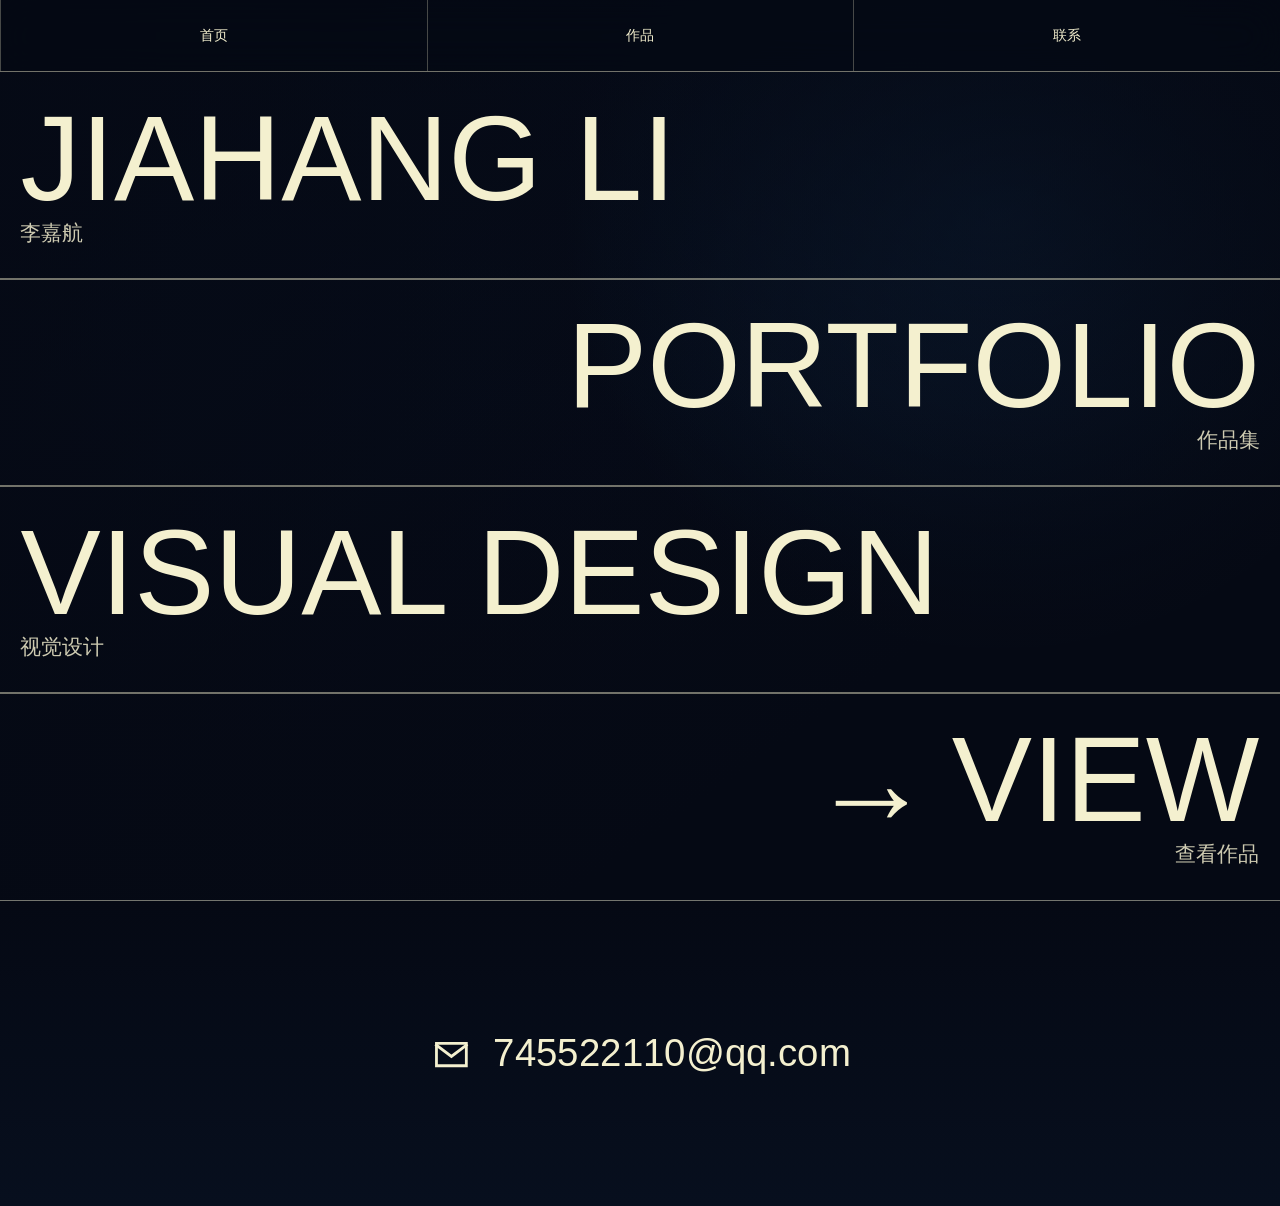
==== index.html @ 72a33723 "Initial portfolio website" ====
<!doctype html>
<html lang="zh-CN">
  <head>
    <meta charset="utf-8">
    <meta name="viewport" content="width=device-width, initial-scale=1">
    <title>李嘉航 | 视觉设计作品集</title>
    <meta
      name="description"
      content="李嘉航的视觉设计作品集，展示活动视觉、发布会视觉与展陈相关设计。"
    >
    <link rel="stylesheet" href="styles.css">
  </head>
  <body class="is-intro-running">
    <div class="intro-sequence" aria-hidden="true">
      <div class="intro-hello" aria-hidden="true">
        <span class="intro-hello-slice" style="--slice: 0">hello</span>
        <span class="intro-hello-slice" style="--slice: 1">hello</span>
        <span class="intro-hello-slice" style="--slice: 2">hello</span>
        <span class="intro-hello-slice" style="--slice: 3">hello</span>
        <span class="intro-hello-slice" style="--slice: 4">hello</span>
        <span class="intro-hello-slice" style="--slice: 5">hello</span>
        <span class="intro-hello-slice" style="--slice: 6">hello</span>
        <span class="intro-hello-slice" style="--slice: 7">hello</span>
      </div>
      <div class="intro-lines" aria-hidden="true">
        <span class="intro-line intro-line-one">
          <span class="intro-line-part intro-line-left"></span>
          <span class="intro-line-part intro-line-right"></span>
        </span>
        <span class="intro-line intro-line-two">
          <span class="intro-line-part intro-line-left"></span>
          <span class="intro-line-part intro-line-right"></span>
        </span>
        <span class="intro-line intro-line-three">
          <span class="intro-line-part intro-line-left"></span>
          <span class="intro-line-part intro-line-right"></span>
        </span>
      </div>
    </div>

    <header class="site-header" aria-label="主导航">
      <nav class="nav-links">
        <a href="#home">首页</a>
        <a href="portfolio.html">作品</a>
        <a href="#contact">联系</a>
      </nav>
    </header>

    <main>
      <section class="hero" id="home" aria-label="作品展示">
        <div class="hero-media" aria-hidden="true">
          <div class="hero-slide is-active slide-one"></div>
          <div class="hero-slide slide-two"></div>
          <div class="hero-slide slide-three"></div>
          <div class="hero-slide slide-four"></div>
          <div class="slide-shutter" aria-hidden="true">
            <span class="slide-shutter-blade" style="--i: 0"></span>
            <span class="slide-shutter-blade" style="--i: 1"></span>
            <span class="slide-shutter-blade" style="--i: 2"></span>
            <span class="slide-shutter-blade" style="--i: 3"></span>
          </div>
        </div>
        <div class="hero-shade" aria-hidden="true"></div>
        <div class="hero-grid" aria-hidden="true"></div>

        <div class="hero-copy">
          <p class="hero-word hero-word-name hero-word-left">
            <span class="hero-word-en">JIAHANG LI</span>
            <span class="hero-word-cn">李嘉航</span>
          </p>
          <p class="hero-word hero-word-portfolio hero-word-right">
            <span class="hero-word-en">PORTFOLIO</span>
            <span class="hero-word-cn">作品集</span>
          </p>
          <p class="hero-word hero-word-design hero-word-left">
            <span class="hero-word-en">VISUAL DESIGN</span>
            <span class="hero-word-cn">视觉设计</span>
          </p>
          <a class="hero-word hero-word-showcase hero-word-right" href="portfolio.html" aria-label="查看作品集 PDF">
            <span class="hero-word-arrow" aria-hidden="true">→</span>
            <span class="hero-word-stack">
              <span class="hero-word-en">VIEW</span>
              <span class="hero-word-cn">查看作品</span>
            </span>
          </a>
        </div>
      </section>

      <section class="contact" id="contact" aria-label="联系">
        <a class="contact-link" href="mailto:745522110@qq.com" aria-label="复制邮箱 745522110@qq.com">
          <svg class="contact-icon" viewBox="0 0 24 24" aria-hidden="true">
            <path d="M4 6h16v12H4z"></path>
            <path d="m4 7 8 6 8-6"></path>
          </svg>
          <span class="contact-text">745522110@qq.com</span>
          <span class="copy-toast" role="status" aria-live="polite">复制成功</span>
        </a>
      </section>
    </main>

    <script src="script.js"></script>
  </body>
</html>
---- styles.css ----
:root {
  --ink: #050914;
  --ink-2: #081123;
  --text: #f4f0cf;
  --line: rgba(244, 240, 207, 0.46);
  --line-soft: rgba(244, 240, 207, 0.28);
  --hover: #00a8ff;
  --nav-height: 72px;
  --hero-drift: 0px;
  --grid-line-width: 1.6px;
}

* {
  box-sizing: border-box;
}

html {
  overflow-y: scroll;
  scroll-behavior: smooth;
  background: var(--ink);
}

body {
  margin: 0;
  min-width: 320px;
  background: var(--ink);
  color: var(--text);
  font-family:
    "Inter",
    "Helvetica Neue",
    "PingFang SC",
    "Microsoft YaHei",
    Arial,
    sans-serif;
  letter-spacing: 0;
}

body.is-intro-running {
  overflow-x: hidden;
}

body.is-intro-complete {
  overflow-x: hidden;
}

a {
  color: inherit;
  text-decoration: none;
}

.intro-sequence {
  position: fixed;
  z-index: 60;
  inset: 0;
  overflow: hidden;
  color: #11100d;
  pointer-events: auto;
  animation: introDismiss 1ms step-end 4300ms forwards;
}

.intro-sequence::before {
  position: absolute;
  z-index: 0;
  inset: 0;
  background-color: var(--text);
  content: "";
  animation: introBackground 3380ms cubic-bezier(0.74, 0, 0.2, 1) forwards;
}

body.is-intro-complete .intro-sequence {
  opacity: 0;
  pointer-events: none;
  visibility: hidden;
}

.intro-hello {
  position: absolute;
  z-index: 1;
  top: 52%;
  left: 50%;
  width: min(38vw, 520px);
  height: clamp(44px, 7vw, 118px);
  transform: translate(-50%, -50%);
  font-size: clamp(32px, 5.8vw, 92px);
  font-weight: 520;
  line-height: 1;
  letter-spacing: 0;
}

.intro-hello-slice {
  position: absolute;
  inset: 0;
  display: grid;
  place-items: center;
  clip-path: inset(
    calc(var(--slice) * 12.5%) 0
    calc((7 - var(--slice)) * 12.5%) 0
  );
  opacity: 0;
  transform: translateY(18px) rotateX(72deg);
  transform-origin: 50% 100%;
  animation:
    introHelloIn 940ms cubic-bezier(0.18, 0.82, 0.22, 1) forwards,
    introHelloOut 780ms cubic-bezier(0.72, 0, 0.24, 1) 1500ms forwards;
  animation-delay:
    calc(110ms + var(--slice) * 34ms),
    calc(1500ms + (7 - var(--slice)) * 30ms);
  backface-visibility: hidden;
  will-change: transform, opacity;
}

.intro-lines {
  position: absolute;
  z-index: 2;
  inset: var(--nav-height) 0 0;
  opacity: 0;
  animation:
    introLinesFade 1ms linear 2040ms forwards,
    introLinesOut 260ms ease 3540ms forwards;
}

.intro-line {
  position: absolute;
  left: 0;
  width: 100%;
  height: var(--grid-line-width);
  color: var(--line);
}

.intro-line-one {
  top: calc(25% - (var(--grid-line-width) / 2));
  --line-delay: 2130ms;
  --line-duration: 980ms;
  --line-origin: 0 50%;
}

.intro-line-two {
  top: calc(50% - (var(--grid-line-width) / 2));
  --line-delay: 2280ms;
  --line-duration: 1120ms;
  --line-origin: 100% 50%;
}

.intro-line-three {
  top: calc(75% - (var(--grid-line-width) / 2));
  --line-delay: 2190ms;
  --line-duration: 1040ms;
  --line-origin: 0 50%;
}

.intro-line-part {
  position: absolute;
  top: 0;
  left: 0;
  width: 100%;
  height: 100%;
  background: currentColor;
  transform: scaleX(0);
  transform-origin: var(--line-origin);
  animation: introLineGrow var(--line-duration) cubic-bezier(0.22, 0.92, 0.16, 1) var(--line-delay) forwards;
}

.intro-line-right {
  display: none;
}

@keyframes introBackground {
  0%,
  38% {
    background-color: var(--text);
    opacity: 1;
  }

  65% {
    background-color: var(--ink);
    opacity: 1;
  }

  100% {
    background-color: var(--ink);
    opacity: 0;
  }
}

@keyframes introHelloIn {
  0% {
    opacity: 0;
    transform: translateY(18px) rotateX(72deg);
  }

  100% {
    opacity: 1;
    transform: translateY(0) rotateX(0deg);
  }
}

@keyframes introHelloOut {
  0% {
    opacity: 1;
    transform: translateY(0) rotateX(0deg);
  }

  100% {
    opacity: 0;
    transform: translateY(-18px) rotateX(-72deg);
  }
}

@keyframes introLinesFade {
  to {
    opacity: 1;
  }
}

@keyframes introLinesOut {
  to {
    opacity: 0;
  }
}

@keyframes introLineGrow {
  0% {
    transform: scaleX(0);
  }

  100% {
    transform: scaleX(1);
  }
}

@keyframes introDismiss {
  to {
    visibility: hidden;
    pointer-events: none;
  }
}

.site-header {
  position: fixed;
  z-index: 20;
  top: 0;
  left: 0;
  display: grid;
  width: 100%;
  height: var(--nav-height);
  grid-template-columns: 1fr;
  align-items: center;
  border-bottom: var(--grid-line-width) solid var(--line);
  background: rgba(5, 9, 20, 0.68);
  backdrop-filter: blur(18px);
}

body.is-intro-running .site-header {
  opacity: 0;
  transform: translateY(-10px);
  animation: navReveal 620ms cubic-bezier(0.2, 0.84, 0.18, 1) 3320ms forwards;
}

body.is-intro-complete .site-header {
  opacity: 1;
  transform: translateY(0);
}

@keyframes navReveal {
  from {
    opacity: 0;
    transform: translateY(-10px);
  }

  to {
    opacity: 1;
    transform: translateY(0);
  }
}

.nav-links a {
  display: inline-flex;
  height: 100%;
  align-items: center;
  color: var(--text);
  transition:
    color 180ms ease,
    background-color 180ms ease;
}

.nav-links {
  display: grid;
  height: 100%;
  grid-template-columns: repeat(3, 1fr);
}

.nav-links a {
  justify-content: center;
  border-left: var(--grid-line-width) solid var(--line-soft);
  font-size: clamp(14px, 0.95vw, 18px);
  font-weight: 500;
}

.nav-links a:hover,
.nav-links a:focus-visible {
  color: var(--hover);
  background: rgba(205, 232, 255, 0.08);
  outline: none;
}

.hero {
  position: relative;
  min-height: 100svh;
  overflow: hidden;
  background:
    radial-gradient(circle at 78% 24%, rgba(40, 113, 186, 0.28), transparent 36%),
    linear-gradient(145deg, var(--ink-2), var(--ink) 72%);
  isolation: isolate;
}

.hero-media,
.hero-slide,
.hero-shade,
.hero-grid,
.hero-copy,
.slide-shutter {
  position: absolute;
  inset: 0;
}

.hero-media {
  z-index: 0;
  overflow: hidden;
}

.hero-slide {
  background-position: center;
  background-size: cover;
  filter: saturate(0.9) contrast(1.03) brightness(0.92);
  opacity: 0;
  transform: scale(1.035);
  transition:
    opacity 1100ms ease,
    transform 6200ms ease;
}

.hero-slide.is-active {
  opacity: 1;
  transform: scale(1);
}

.slide-one {
  background-image: url("作品素材/1.png");
}

.slide-two {
  background-image: url("作品素材/2.png");
}

.slide-three {
  background-image: url("作品素材/3.png");
}

.slide-four {
  background-image: url("作品素材/4.png");
}

.hero-shade {
  z-index: 1;
  background:
    linear-gradient(90deg, rgba(5, 9, 20, 0.8), rgba(5, 9, 20, 0.32) 48%, rgba(5, 9, 20, 0.68)),
    linear-gradient(180deg, rgba(5, 9, 20, 0.74), rgba(5, 9, 20, 0.18) 44%, rgba(5, 9, 20, 0.78));
}

.hero-grid {
  z-index: 2;
  top: var(--nav-height);
  background:
    linear-gradient(to bottom, transparent calc(25% - (var(--grid-line-width) / 2)), var(--line) calc(25% - (var(--grid-line-width) / 2)), var(--line) calc(25% + (var(--grid-line-width) / 2)), transparent calc(25% + (var(--grid-line-width) / 2))),
    linear-gradient(to bottom, transparent calc(50% - (var(--grid-line-width) / 2)), var(--line) calc(50% - (var(--grid-line-width) / 2)), var(--line) calc(50% + (var(--grid-line-width) / 2)), transparent calc(50% + (var(--grid-line-width) / 2))),
    linear-gradient(to bottom, transparent calc(75% - (var(--grid-line-width) / 2)), var(--line) calc(75% - (var(--grid-line-width) / 2)), var(--line) calc(75% + (var(--grid-line-width) / 2)), transparent calc(75% + (var(--grid-line-width) / 2)));
  pointer-events: none;
}

body.is-intro-running .hero-grid {
  opacity: 0;
  animation: heroGridReveal 260ms ease 3540ms forwards;
}

.hero-copy {
  z-index: 3;
  top: var(--nav-height);
  display: grid;
  grid-template-columns: repeat(4, minmax(0, 1fr));
  grid-template-rows: repeat(4, minmax(0, 1fr));
  pointer-events: none;
}

.hero-word {
  display: flex;
  flex-direction: column;
  gap: clamp(8px, 1vw, 16px);
  margin: 0;
  color: var(--text);
  transform: translate3d(calc(var(--hero-drift) * var(--drift-dir, 0)), 0, 0);
  transition: transform 80ms linear;
  will-change: transform;
}

body.is-intro-running .hero-word {
  opacity: 0;
  transform: translate3d(calc(var(--hero-drift) * var(--drift-dir, 0)), 52px, 0);
  clip-path: inset(100% 0 0 0);
  transition: none;
  animation: heroWordReveal 920ms cubic-bezier(0.18, 0.78, 0.18, 1) both;
}

body.is-intro-running .hero-word-name {
  animation-delay: 2920ms;
}

body.is-intro-running .hero-word-portfolio {
  animation-delay: 3030ms;
}

body.is-intro-running .hero-word-design {
  animation-delay: 3120ms;
}

body.is-intro-running .hero-word-showcase {
  animation-delay: 3210ms;
}

body.is-intro-complete .hero-word {
  opacity: 1;
  clip-path: inset(0 0 0 0);
  transform: translate3d(calc(var(--hero-drift) * var(--drift-dir, 0)), 0, 0);
}

a.hero-word {
  pointer-events: auto;
}

a.hero-word:hover,
a.hero-word:focus-visible {
  color: var(--hover);
  outline: none;
}

.hero-word-en {
  display: block;
  font-size: clamp(48px, 9.4vw, 178px);
  font-weight: 540;
  line-height: 0.84;
  letter-spacing: 0;
  white-space: nowrap;
}

.hero-word-cn {
  display: block;
  color: rgba(244, 240, 207, 0.84);
  font-size: clamp(16px, 1.65vw, 32px);
  font-weight: 500;
  line-height: 1;
  white-space: nowrap;
}

.hero-word-left {
  --drift-dir: -1;
  align-items: flex-start;
}

.hero-word-right {
  --drift-dir: 1;
  align-items: flex-end;
  text-align: right;
}

.hero-word-name {
  grid-column: 1 / span 2;
  grid-row: 1;
  align-self: center;
  justify-self: start;
  padding-left: clamp(18px, 1.6vw, 32px);
}

.hero-word-portfolio {
  grid-column: 3 / span 2;
  grid-row: 2;
  align-self: center;
  justify-self: end;
  padding-right: clamp(18px, 1.6vw, 32px);
}

.hero-word-design {
  grid-column: 1 / span 3;
  grid-row: 3;
  align-self: center;
  justify-self: start;
  padding-left: clamp(18px, 1.6vw, 32px);
}

.hero-word-showcase {
  display: flex;
  flex-direction: row;
  align-items: center;
  gap: clamp(14px, 1.6vw, 28px);
  grid-column: 3 / span 2;
  grid-row: 4;
  align-self: center;
  justify-self: end;
  padding-right: clamp(18px, 1.6vw, 32px);
  cursor: pointer;
}

.hero-word-stack {
  display: flex;
  flex-direction: column;
  align-items: flex-end;
  gap: clamp(8px, 1vw, 16px);
}

.hero-word-arrow {
  display: inline-flex;
  align-items: center;
  justify-content: center;
  color: var(--text);
  font-size: clamp(48px, 9.4vw, 178px);
  font-weight: 540;
  line-height: 0.84;
  animation: arrowFloat 1900ms ease-in-out infinite;
}

@keyframes arrowFloat {
  0%,
  100% {
    transform: translateY(0);
  }

  50% {
    transform: translateY(-5px);
  }
}

@keyframes heroGridReveal {
  from {
    opacity: 0;
  }

  to {
    opacity: 1;
  }
}

@keyframes heroWordReveal {
  from {
    opacity: 0;
    transform: translate3d(calc(var(--hero-drift) * var(--drift-dir, 0)), 52px, 0);
    clip-path: inset(100% 0 0 0);
  }

  42% {
    opacity: 0.72;
  }

  to {
    opacity: 1;
    transform: translate3d(calc(var(--hero-drift) * var(--drift-dir, 0)), 0, 0);
    clip-path: inset(0 0 0 0);
  }
}

.slide-shutter {
  z-index: 3;
  top: var(--nav-height);
  display: flex;
  flex-direction: column;
  pointer-events: none;
}

.slide-shutter-blade {
  display: block;
  flex: 1 1 0;
  min-height: 0;
  border-bottom: var(--grid-line-width) solid rgba(244, 240, 207, 0.1);
  background:
    linear-gradient(180deg, rgba(7, 14, 29, 0.98), rgba(0, 0, 0, 0.98)),
    #01030a;
  box-shadow:
    inset 0 1px 0 rgba(244, 240, 207, 0.04),
    inset 0 -10px 24px rgba(0, 0, 0, 0.32);
  opacity: 0;
  transform: scaleY(0);
  transform-origin: 50% 100%;
  will-change: transform, opacity;
}

.hero-media.is-switching .slide-shutter-blade {
  animation: slideShutterBlade var(--shutter-duration, 2200ms) both;
  animation-delay: var(--shutter-delay, calc((3 - var(--i)) * 86ms));
  animation-timing-function: cubic-bezier(0.62, 0, 0.15, 1);
}

.slide-shutter-blade:nth-child(1) {
  --shutter-delay: 258ms;
  --shutter-duration: 2320ms;
}

.slide-shutter-blade:nth-child(2) {
  --shutter-delay: 156ms;
  --shutter-duration: 2180ms;
}

.slide-shutter-blade:nth-child(3) {
  --shutter-delay: 78ms;
  --shutter-duration: 2260ms;
}

.slide-shutter-blade:nth-child(4) {
  --shutter-delay: 0ms;
  --shutter-duration: 2040ms;
}

@keyframes slideShutterBlade {
  0% {
    opacity: 0;
    transform: scaleY(0);
    transform-origin: 50% 100%;
  }

  34%,
  58% {
    opacity: 1;
    transform: scaleY(1);
    transform-origin: 50% 100%;
  }

  59% {
    opacity: 1;
    transform: scaleY(1);
    transform-origin: 50% 0;
  }

  100% {
    opacity: 0;
    transform: scaleY(0);
    transform-origin: 50% 0;
  }
}

.contact {
  display: grid;
  min-height: 34svh;
  place-items: center;
  border-top: var(--grid-line-width) solid var(--line);
  background:
    linear-gradient(180deg, #050914, #070f1e),
    var(--ink);
}

.contact-link {
  position: relative;
  display: inline-flex;
  max-width: calc(100vw - 36px);
  align-items: center;
  gap: clamp(14px, 1.5vw, 24px);
  justify-content: center;
  overflow-wrap: anywhere;
  color: var(--text);
  font-size: clamp(22px, 3vw, 48px);
  font-weight: 500;
  line-height: 1;
  cursor: pointer;
  transition: color 180ms ease;
}

.contact-link:hover,
.contact-link:focus-visible {
  color: var(--hover);
  outline: none;
}

.contact-icon {
  width: clamp(30px, 3.5vw, 58px);
  height: clamp(30px, 3.5vw, 58px);
  flex: 0 0 auto;
  fill: none;
  stroke: currentColor;
  stroke-linecap: square;
  stroke-linejoin: miter;
  stroke-width: 1.5;
  transform: translateY(0.03em);
  transition:
    color 180ms ease,
    transform 180ms ease;
}

.contact-link:hover .contact-icon,
.contact-link:focus-visible .contact-icon {
  transform: translateY(calc(0.03em - 2px));
}

.contact-text {
  display: inline-flex;
  align-items: center;
  min-height: 1.25em;
  color: currentColor;
  line-height: 1;
  white-space: nowrap;
}

.contact-char {
  display: inline-block;
  color: currentColor;
  transform: translateY(var(--char-y, 0)) scale(var(--char-scale, 1));
  transform-origin: 50% 100%;
  transition:
    color 160ms ease,
    transform 180ms cubic-bezier(0.2, 0.9, 0.2, 1);
  will-change: transform;
}

.copy-toast {
  position: absolute;
  left: 50%;
  bottom: calc(100% + 16px);
  padding: 7px 11px;
  border: var(--grid-line-width) solid rgba(0, 168, 255, 0.7);
  background: rgba(3, 8, 20, 0.86);
  color: var(--hover);
  font-size: 14px;
  font-weight: 500;
  line-height: 1;
  opacity: 0;
  pointer-events: none;
  transform: translate(-50%, 6px);
  transition:
    opacity 180ms ease,
    transform 180ms ease;
  white-space: nowrap;
}

.contact-link.is-copied .copy-toast {
  opacity: 1;
  transform: translate(-50%, 0);
}

.portfolio-page {
  min-height: 100svh;
  overflow: hidden;
  background: var(--ink);
}

.pdf-shell {
  width: 100vw;
  height: 100svh;
  background: var(--ink);
}

.pdf-viewer {
  display: block;
  width: 100%;
  height: 100%;
  border: 0;
  background: var(--ink);
}

.portfolio-back {
  position: fixed;
  z-index: 10;
  top: 18px;
  left: 18px;
  display: inline-flex;
  align-items: center;
  justify-content: center;
  min-height: 38px;
  padding: 0 14px;
  border: var(--grid-line-width) solid var(--line-soft);
  background: rgba(5, 9, 20, 0.72);
  color: var(--text);
  font-size: 14px;
  font-weight: 500;
  backdrop-filter: blur(14px);
  transition:
    color 180ms ease,
    border-color 180ms ease,
    background-color 180ms ease;
}

.portfolio-back:hover,
.portfolio-back:focus-visible {
  border-color: rgba(0, 168, 255, 0.72);
  background: rgba(5, 9, 20, 0.9);
  color: var(--hover);
  outline: none;
}

.pdf-fallback {
  margin: 0;
  padding: 96px 24px;
  color: var(--text);
  font-size: 18px;
  text-align: center;
}

@media (max-width: 820px) {
  :root {
    --nav-height: 60px;
  }

  .site-header {
    grid-template-columns: 1fr;
    height: var(--nav-height);
  }

  .nav-links {
    height: 100%;
  }

  .nav-links a {
    font-size: 14px;
  }

  .hero-grid {
    background:
      linear-gradient(to bottom, transparent calc(25% - (var(--grid-line-width) / 2)), var(--line) calc(25% - (var(--grid-line-width) / 2)), var(--line) calc(25% + (var(--grid-line-width) / 2)), transparent calc(25% + (var(--grid-line-width) / 2))),
      linear-gradient(to bottom, transparent calc(50% - (var(--grid-line-width) / 2)), var(--line) calc(50% - (var(--grid-line-width) / 2)), var(--line) calc(50% + (var(--grid-line-width) / 2)), transparent calc(50% + (var(--grid-line-width) / 2))),
      linear-gradient(to bottom, transparent calc(75% - (var(--grid-line-width) / 2)), var(--line) calc(75% - (var(--grid-line-width) / 2)), var(--line) calc(75% + (var(--grid-line-width) / 2)), transparent calc(75% + (var(--grid-line-width) / 2)));
  }

  .hero-slide {
    background-position: center;
  }

  .hero-word {
    gap: 8px;
  }

  .hero-word-en {
    font-size: clamp(42px, 13.2vw, 72px);
    line-height: 0.9;
    white-space: nowrap;
  }

  .hero-word-cn {
    font-size: clamp(14px, 4.2vw, 20px);
  }

  .hero-word-name {
    grid-column: 1 / -1;
    padding-left: 18px;
  }

  .hero-word-portfolio {
    padding-right: 18px;
  }

  .hero-word-design {
    padding-left: 18px;
    max-width: calc(100vw - 36px);
  }

  .hero-word-showcase {
    gap: 10px;
    max-width: calc(100vw - 54px);
    padding-right: 18px;
    justify-self: end;
    text-align: right;
  }

  .hero-word-stack {
    gap: 8px;
    max-width: 100%;
  }

  .hero-word-arrow {
    font-size: clamp(22px, 6vw, 36px);
  }
}

@media (max-width: 440px) {
  .hero-word-en {
    font-size: clamp(36px, 12vw, 52px);
  }

  .hero-word-name .hero-word-en {
    font-size: clamp(30px, 10.4vw, 44px);
  }

  .hero-word-cn {
    font-size: 14px;
  }

  .hero-word-showcase {
    gap: 8px;
    max-width: calc(100vw - 40px);
    padding-right: 14px;
  }

  .hero-word-arrow {
    font-size: 24px;
  }

  .contact {
    min-height: 28svh;
    padding: 48px 18px;
  }

  .contact-link {
    gap: 12px;
    font-size: clamp(20px, 6vw, 30px);
  }

  .contact-icon {
    width: 28px;
    height: 28px;
  }
}

@media (prefers-reduced-motion: reduce) {
  html {
    scroll-behavior: auto;
  }

  *,
  *::before,
  *::after {
    transition-duration: 0.001ms !important;
    animation-duration: 0.001ms !important;
    animation-iteration-count: 1 !important;
  }

  .slide-shutter {
    display: none;
  }

  .hero-word-arrow {
    animation: none;
  }

  .contact-char,
  .contact-icon {
    transform: none !important;
  }
}
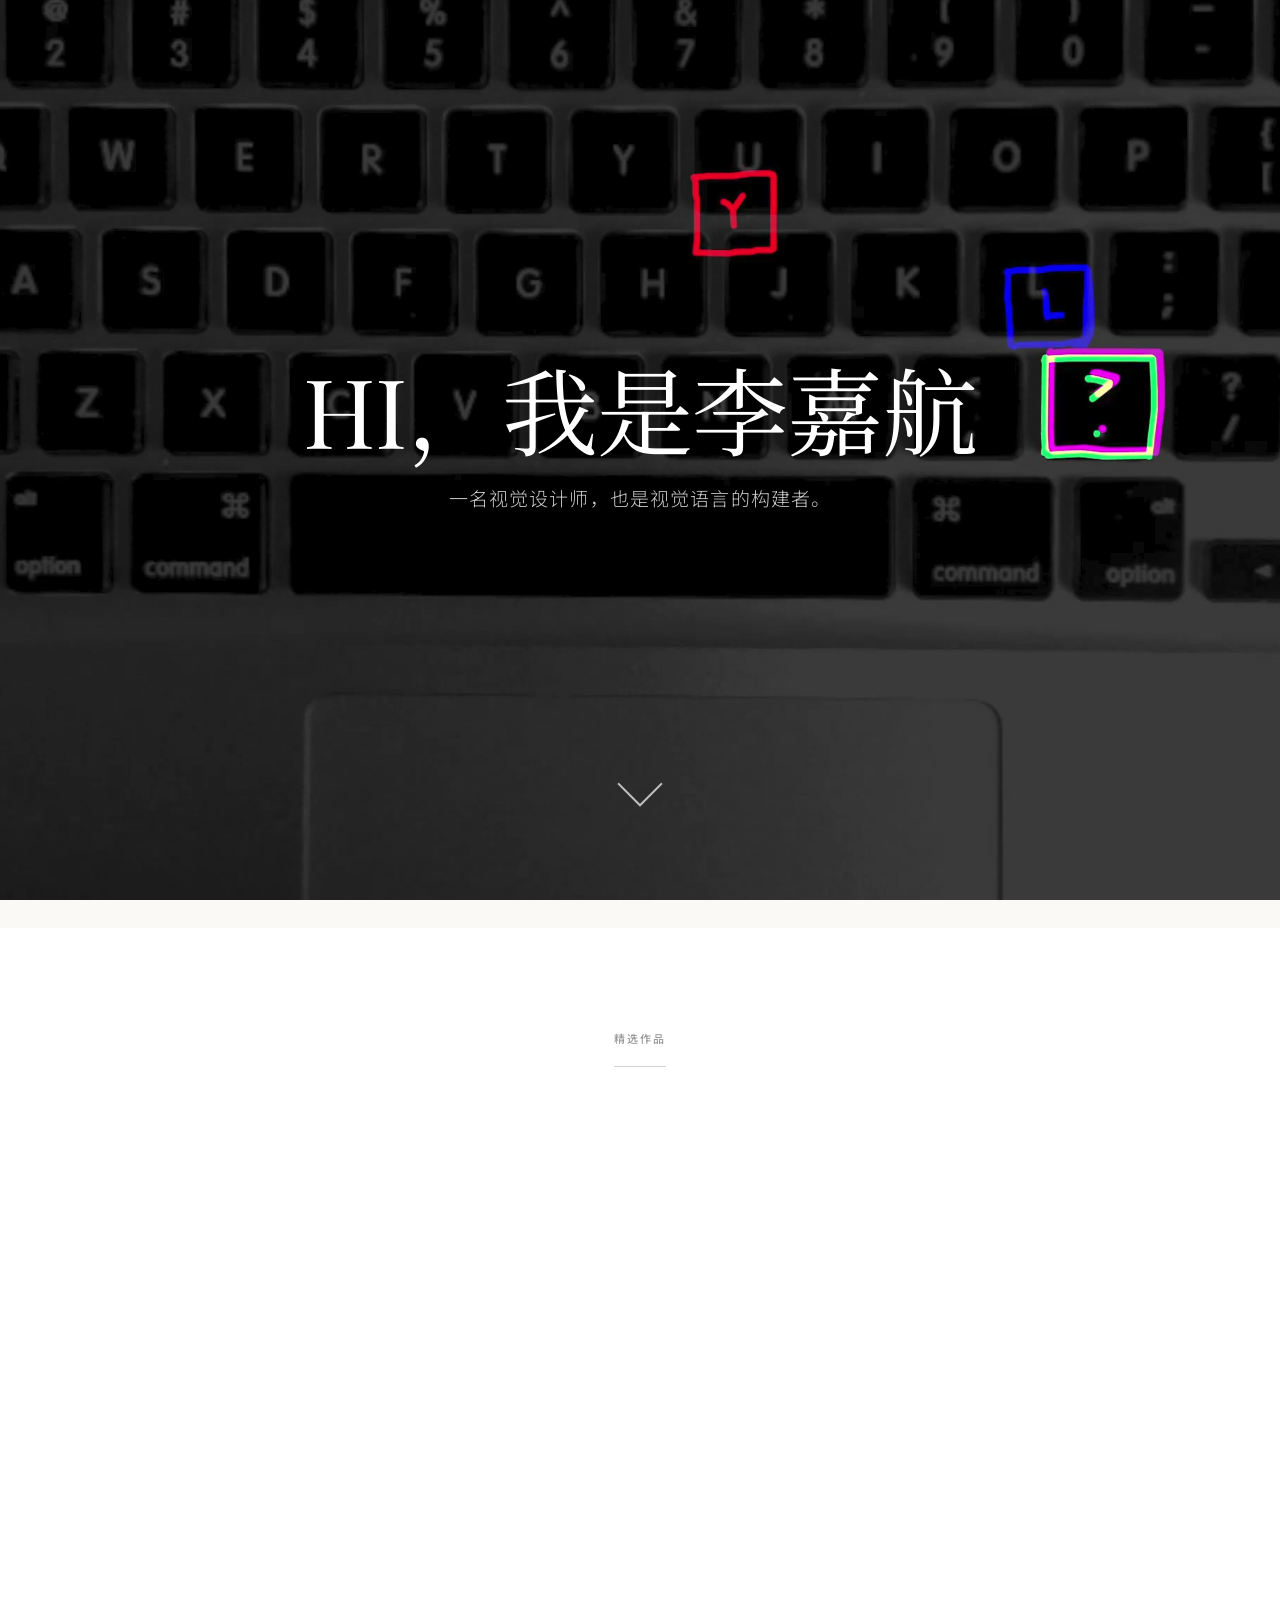
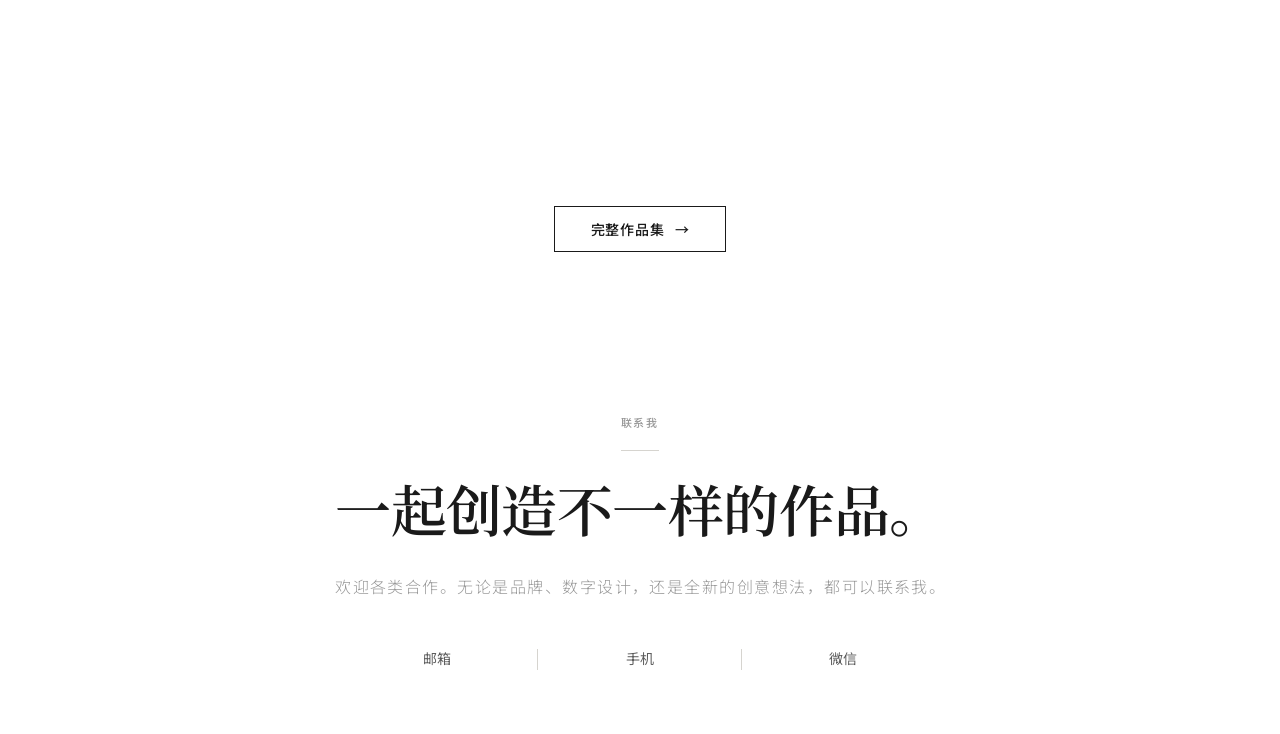
==== commit fd185ef2: "fix: 修复微信浏览器背景视频无法播放的问题 - 添加 X5 浏览器属性 (x5-video-player-type, x5-video-player-fullscreen 等) - 添加 webk" ====
--- a/index.html
+++ b/index.html
@@ -1,103 +1,1505 @@
-<!doctype html>
+<!DOCTYPE html>
 <html lang="zh-CN">
-  <head>
-    <meta charset="utf-8">
-    <meta name="viewport" content="width=device-width, initial-scale=1">
-    <title>李嘉航 | 视觉设计作品集</title>
-    <meta
-      name="description"
-      content="李嘉航的视觉设计作品集，展示活动视觉、发布会视觉与展陈相关设计。"
-    >
-    <link rel="stylesheet" href="styles.css">
-  </head>
-  <body class="is-intro-running">
-    <div class="intro-sequence" aria-hidden="true">
-      <div class="intro-hello" aria-hidden="true">
-        <span class="intro-hello-slice" style="--slice: 0">hello</span>
-        <span class="intro-hello-slice" style="--slice: 1">hello</span>
-        <span class="intro-hello-slice" style="--slice: 2">hello</span>
-        <span class="intro-hello-slice" style="--slice: 3">hello</span>
-        <span class="intro-hello-slice" style="--slice: 4">hello</span>
-        <span class="intro-hello-slice" style="--slice: 5">hello</span>
-        <span class="intro-hello-slice" style="--slice: 6">hello</span>
-        <span class="intro-hello-slice" style="--slice: 7">hello</span>
+<head>
+<meta charset="UTF-8">
+<meta name="viewport" content="width=device-width, initial-scale=1.0">
+<title>李嘉航 — 视觉设计作品集</title>
+<link rel="preconnect" href="https://fonts.googleapis.com">
+<link rel="preconnect" href="https://fonts.gstatic.com" crossorigin>
+<link href="https://fonts.googleapis.com/css2?family=Noto+Sans+SC:wght@300;400;500;600;700&family=Noto+Serif+SC:wght@400;500;600;700;900&family=Sora:wght@300;400;500;600;700&family=DM+Sans:wght@300;400;500&family=Playfair+Display:ital,wght@0,400;0,500;0,600;0,700;0,800;0,900;1,400;1,500&display=swap" rel="stylesheet">
+<style>
+  :root {
+    --bg-deep: #faf9f6;
+    --bg-surface: #f3f1ec;
+    --bg-card: #ffffff;
+    --ink: #1a1a1a;
+    --ink-dim: #5c5c5c;
+    --muted: #999999;
+    --accent: #c41e3a;
+    --accent-glow: rgba(196, 30, 58, 0.08);
+    --rule: #d6d4cf;
+    --space-xs: 4px;
+    --space-sm: 8px;
+    --space-md: 16px;
+    --space-lg: 24px;
+    --space-xl: 32px;
+    --space-2xl: 48px;
+    --space-3xl: 64px;
+    --space-4xl: 96px;
+    --space-5xl: 120px;
+  }
+
+  * { margin: 0; padding: 0; box-sizing: border-box; }
+
+  html { scroll-behavior: smooth; scrollbar-width: thin; scrollbar-color: #c4c0b8 #faf9f6; }
+
+  body {
+    font-family: 'DM Sans', 'Noto Sans SC', -apple-system, sans-serif;
+    background: var(--bg-deep);
+    color: var(--ink);
+    font-weight: 300;
+    line-height: 1.8;
+    -webkit-font-smoothing: antialiased;
+  }
+
+  /* ── Home / Video Hero ── */
+  #home {
+    position: sticky;
+    top: 0;
+    height: 100vh;
+    display: flex;
+    align-items: center;
+    justify-content: center;
+    overflow: hidden;
+    padding-bottom: 0;
+    z-index: 1;
+    background: #e8e6e1;
+  }
+
+  .hero-video {
+    position: absolute;
+    top: -12vh;
+    left: 0;
+    right: 0;
+    width: 100%;
+    height: calc(100% + 12vh);
+    object-fit: cover;
+    object-position: 50% 38%;
+    z-index: 0;
+    will-change: transform;
+  }
+
+
+  .hero-fallback {
+    position: absolute;
+    inset: 0;
+    background: #e8e6e1;
+    z-index: -1;
+  }
+
+  .hero-fallback::before {
+    content: '';
+    position: absolute;
+    inset: 0;
+    background: transparent;
+  }
+
+  @keyframes heroPulse {
+    0% { opacity: 0.6; }
+    100% { opacity: 1; }
+  }
+
+  .hero-content {
+    position: relative;
+    z-index: 3;
+    text-align: center;
+    max-width: 800px;
+    padding: 0 var(--space-xl) var(--space-lg);
+    transform: translateY(0);
+  }
+
+  .hero-title {
+    font-family: 'Playfair Display', 'Noto Serif SC', serif;
+    font-size: clamp(48px, 8vw, 96px);
+    font-weight: 700;
+    letter-spacing: -0.01em;
+    line-height: 1.05;
+    color: #ffffff;
+    margin-bottom: var(--space-lg);
+    min-height: 1.05em;
+  }
+
+  .hero-title .char {
+    display: inline-block;
+    opacity: 0;
+    transition: font-weight 0.08s ease-out;
+  }
+
+  .hero-sub {
+    font-size: clamp(15px, 1.8vw, 19px);
+    font-weight: 300;
+    color: rgba(255, 255, 255, 0.8);
+    letter-spacing: 0.06em;
+    line-height: 1.7;
+  }
+
+  .sub-cursor {
+    display: inline-block;
+    color: var(--accent);
+    font-weight: 100;
+    font-size: 0.75em;
+    margin-left: 2px;
+    opacity: 1;
+  }
+
+  .hero-scroll-hint {
+    position: absolute;
+    bottom: 100px;
+    left: 50%;
+    z-index: 3;
+    width: 32px;
+    height: 32px;
+    border-right: 2px solid rgba(255, 255, 255, 0.7);
+    border-bottom: 2px solid rgba(255, 255, 255, 0.7);
+    transform: translateX(-50%) rotate(45deg);
+    animation: arrowBounce 2s ease-in-out infinite;
+  }
+
+  @keyframes arrowBounce {
+    0%, 100% { opacity: 0.4; bottom: 100px; }
+    50% { opacity: 0.9; bottom: 90px; }
+  }
+
+  @keyframes fadeUp {
+    from { opacity: 0; transform: translateY(30px); }
+    to { opacity: 1; transform: translateY(0); }
+  }
+
+  /* ── Works Section ── */
+  #works {
+    position: relative;
+    z-index: 2;
+    padding: var(--space-4xl) var(--space-2xl) var(--space-3xl);
+    background: #ffffff;
+    text-align: center;
+  }
+
+  .section-label {
+    font-family: 'Sora', 'Noto Sans SC', sans-serif;
+    font-size: 11px;
+    font-weight: 500;
+    letter-spacing: 0.18em;
+    text-transform: uppercase;
+    color: var(--muted);
+    margin-bottom: var(--space-lg);
+    padding-bottom: var(--space-md);
+    border-bottom: 1px solid var(--rule);
+    display: inline-block;
+  }
+
+  .works-grid {
+    display: grid;
+    grid-template-columns: repeat(4, minmax(0, 1fr));
+    gap: var(--space-lg);
+    align-items: stretch;
+    text-align: left;
+  }
+
+  .work-card {
+    aspect-ratio: 4 / 3;
+    cursor: pointer;
+    position: relative;
+    min-height: 100%;
+    border: 1px solid rgba(0, 0, 0, 0.06);
+    border-radius: 0;
+    background: #ffffff;
+    overflow: hidden;
+    opacity: 0;
+    transform: translateY(40px);
+    transition: border-color 0.4s ease;
+    will-change: opacity, transform;
+  }
+
+  .work-card:hover {
+    border-color: rgba(0, 0, 0, 0.2);
+  }
+
+  .work-card.revealed {
+    opacity: 1;
+    transform: translateY(0);
+  }
+
+  .work-card:nth-child(1) { grid-column: 1 / 2; grid-row: 1 / 2; }
+  .work-card:nth-child(2) { grid-column: 2 / 3; grid-row: 1 / 2; }
+  .work-card:nth-child(3) { grid-column: 3 / 5; grid-row: 1 / 3; }
+  .work-card:nth-child(4) { grid-column: 1 / 3; grid-row: 2 / 4; }
+  .work-card:nth-child(5) { grid-column: 3 / 4; grid-row: 3 / 4; }
+  .work-card:nth-child(6) { grid-column: 4 / 5; grid-row: 3 / 4; }
+
+  .work-card-image {
+    position: absolute;
+    inset: 0;
+    width: 100%;
+    height: 100%;
+    background: var(--bg-card);
+    overflow: hidden;
+    line-height: 0;
+    border-radius: 0;
+  }
+
+  .work-card-image img {
+    width: 100%;
+    height: 100%;
+    object-fit: cover;
+    display: block;
+    transition: transform 1.2s cubic-bezier(0.25, 0, 0.1, 1);
+  }
+
+  .work-card:hover .work-card-image img {
+    transform: scale(1.04);
+  }
+
+  .work-card-image::after {
+    content: '';
+    position: absolute;
+    inset: 0;
+    background: linear-gradient(to top, rgba(0,0,0,0.52) 0%, transparent 42%);
+    pointer-events: none;
+  }
+
+  .work-card-title {
+    position: absolute;
+    left: 0;
+    bottom: 20px;
+    right: 0;
+    z-index: 2;
+    font-family: 'Sora', 'Noto Sans SC', sans-serif;
+    font-size: 15px;
+    font-weight: 500;
+    color: #ffffff;
+    margin: 0;
+    padding: 48px 20px 6px;
+    white-space: nowrap;
+    overflow: hidden;
+    text-overflow: ellipsis;
+    transition: color 0.3s ease, bottom 0.3s ease;
+    text-shadow: 0 1px 6px rgba(0, 0, 0, 0.6);
+  }
+
+  .work-card:hover .work-card-title {
+    bottom: 26px;
+  }
+
+  .work-card-category {
+    position: absolute;
+    left: 20px;
+    bottom: 12px;
+    z-index: 2;
+    font-size: 10px;
+    font-weight: 400;
+    letter-spacing: 0.10em;
+    text-transform: uppercase;
+    color: rgba(255, 255, 255, 0.7);
+    white-space: nowrap;
+    overflow: hidden;
+    text-overflow: ellipsis;
+    text-shadow: 0 1px 4px rgba(0, 0, 0, 0.5);
+    transition: bottom 0.3s ease;
+  }
+
+  .work-card:hover .work-card-category {
+    bottom: 12px;
+  }
+
+  /* ── Contact Section ── */
+  #contact {
+    position: relative;
+    z-index: 2;
+    padding: var(--space-5xl) var(--space-2xl) var(--space-3xl);
+    background: #ffffff;
+  }
+
+  .contact-content {
+    width: max-content;
+    max-width: 100%;
+    margin: 0 auto;
+    text-align: center;
+  }
+
+  .contact-content h2 {
+    font-family: 'Playfair Display', 'Noto Serif SC', serif;
+    font-size: clamp(32px, 5vw, 56px);
+    font-weight: 600;
+    letter-spacing: -0.01em;
+    line-height: 1.2;
+    margin-bottom: var(--space-xl);
+    color: var(--ink);
+    white-space: nowrap;
+  }
+
+  .contact-content p {
+    font-size: 16px;
+    line-height: 1.7;
+    color: var(--muted);
+    margin-bottom: var(--space-2xl);
+    margin-left: auto;
+    margin-right: auto;
+    width: 100%;
+    text-align: justify;
+    text-align-last: justify;
+    white-space: nowrap;
+  }
+
+  .contact-links {
+    display: flex;
+    flex-direction: row;
+    align-items: center;
+    justify-content: center;
+    width: min(100%, 640px);
+    margin: 0 auto;
+  }
+
+  /* ── Contact Item (swap on hover) ── */
+  .contact-item {
+    position: relative;
+    flex: 1;
+    display: flex;
+    justify-content: center;
+    cursor: pointer;
+    user-select: none;
+  }
+
+  /* vertical divider */
+  .contact-item:not(:last-child)::before {
+    content: '';
+    position: absolute;
+    right: 0;
+    top: 0;
+    bottom: 0;
+    width: 1px;
+    background: var(--rule);
+  }
+
+  .contact-row {
+    transition: transform 0.35s cubic-bezier(0.22, 0.61, 0.36, 1);
+  }
+
+  .contact-item:hover .contact-row {
+    transform: translateY(-21px);
+  }
+
+  .contact-text-wrap {
+    display: grid;
+    height: 21px;
+    overflow: hidden;
+  }
+  .contact-label,
+  .contact-value {
+    grid-row: 1;
+    grid-column: 1;
+    height: 21px;
+    line-height: 21px;
+    font-family: 'Sora', 'Noto Sans SC', sans-serif;
+    font-size: 14px;
+    font-weight: 400;
+    white-space: nowrap;
+    text-align: center;
+    transition: transform 0.4s cubic-bezier(0.22, 0.61, 0.36, 1),
+                opacity 0.35s cubic-bezier(0.22, 0.61, 0.36, 1);
+  }
+
+  .contact-label {
+    color: var(--ink-dim);
+    transform: translateY(0);
+    opacity: 1;
+  }
+
+  .contact-value {
+    color: var(--ink);
+    transform: translateY(21px);
+    opacity: 0;
+  }
+
+  .contact-item:hover .contact-label {
+    transform: translateY(-21px);
+    opacity: 0;
+  }
+
+  .contact-item:hover .contact-value {
+    transform: translateY(0);
+    opacity: 1;
+  }
+
+  .copy-toast {
+    position: fixed;
+    left: 0;
+    top: 0;
+    background: var(--accent);
+    color: #fff;
+    padding: 6px 14px;
+    border-radius: 4px;
+    font-size: 13px;
+    font-weight: 500;
+    letter-spacing: 0.04em;
+    opacity: 0;
+    pointer-events: none;
+    transform: translate(12px, 20px);
+    transition: opacity 0.2s ease;
+    z-index: 9999;
+    white-space: nowrap;
+  }
+
+  .copy-toast.show {
+    opacity: 1;
+  }
+
+  /* ── Lightbox ── */
+  .lightbox {
+    position: fixed;
+    inset: 0;
+    z-index: 999;
+    background: rgba(0, 0, 0, 0.94);
+    display: flex;
+    align-items: center;
+    justify-content: center;
+    opacity: 0;
+    pointer-events: none;
+  }
+
+  .lightbox.open {
+    opacity: 1;
+    pointer-events: auto;
+  }
+
+  .lightbox-close {
+    position: absolute;
+    top: var(--space-lg);
+    right: var(--space-lg);
+    width: 44px;
+    height: 44px;
+    display: flex;
+    align-items: center;
+    justify-content: center;
+    cursor: pointer;
+    z-index: 10;
+    background: none;
+    border: none;
+    color: rgba(255, 255, 255, 0.6);
+    font-size: 28px;
+    transition: color 0.3s ease;
+  }
+
+  .lightbox-close:hover { color: #ffffff; }
+
+  .lightbox-main {
+    position: relative;
+    display: flex;
+    align-items: center;
+    justify-content: center;
+    width: calc(100vw - var(--space-xl) - var(--space-xl));
+    height: calc(100vh - 160px);
+    height: calc(100dvh - 160px);
+    max-width: 100%;
+    max-height: 100%;
+  }
+
+  .lightbox-img-wrap {
+    overflow: visible;
+    display: flex;
+    align-items: center;
+    justify-content: center;
+    width: 100%;
+    height: 100%;
+  }
+
+  .lightbox-img {
+    width: 100%;
+    height: 100%;
+    object-fit: contain;
+    user-select: none;
+    -webkit-user-drag: none;
+  }
+
+  .lightbox-arrow {
+    position: absolute;
+    top: 50%;
+    transform: translateY(-50%);
+    width: 48px;
+    height: 96px;
+    display: flex;
+    align-items: center;
+    justify-content: center;
+    cursor: pointer;
+    background: rgba(18, 18, 18, 0.46);
+    border: 1px solid rgba(255, 255, 255, 0.22);
+    color: rgba(255, 255, 255, 0.88);
+    box-shadow:
+      0 12px 34px rgba(0, 0, 0, 0.32),
+      inset 0 0 0 1px rgba(0, 0, 0, 0.18);
+    backdrop-filter: blur(10px);
+    -webkit-backdrop-filter: blur(10px);
+    font-size: 0;
+    transition: background 0.3s ease, color 0.3s ease, border-color 0.3s ease, transform 0.3s ease;
+    z-index: 10;
+  }
+
+  .lightbox-arrow::before {
+    content: '';
+    width: 14px;
+    height: 14px;
+    border-top: 2px solid currentColor;
+    border-right: 2px solid currentColor;
+  }
+
+  .lightbox-arrow:hover {
+    background: rgba(255, 255, 255, 0.88);
+    color: #111111;
+    border-color: rgba(17, 17, 17, 0.22);
+  }
+
+  .lightbox-arrow.left  {
+    left: 0;
+    border-left: 0;
+    border-radius: 0 999px 999px 0;
+  }
+
+  .lightbox-arrow.left::before { transform: rotate(225deg); }
+
+  .lightbox-arrow.right {
+    right: 0;
+    border-right: 0;
+    border-radius: 999px 0 0 999px;
+  }
+
+  .lightbox-arrow.right::before { transform: rotate(45deg); }
+
+  .lightbox-counter {
+    position: absolute;
+    bottom: var(--space-lg);
+    left: 50%;
+    transform: translateX(-50%);
+    font-family: 'Sora', 'Noto Sans SC', sans-serif;
+    font-size: 13px;
+    letter-spacing: 0.06em;
+    color: rgba(255, 255, 255, 0.5);
+    z-index: 10;
+  }
+
+  .lightbox-title-bar {
+    position: absolute;
+    top: var(--space-lg);
+    left: 50%;
+    transform: translateX(-50%);
+    font-family: 'Sora', 'Noto Sans SC', sans-serif;
+    font-size: 14px;
+    font-weight: 500;
+    letter-spacing: 0.04em;
+    color: rgba(255, 255, 255, 0.8);
+    z-index: 10;
+    text-align: center;
+  }
+
+  /* ── More Button ── */
+  .more-works-btn {
+    display: inline-block;
+    margin: var(--space-2xl) auto 0;
+    padding: 12px 36px;
+    font-family: 'Sora', 'Noto Sans SC', sans-serif;
+    font-size: 14px;
+    font-weight: 500;
+    letter-spacing: 0.06em;
+    color: var(--ink);
+    background: transparent;
+    border: 1px solid var(--ink);
+    cursor: pointer;
+    transition: all 0.3s ease;
+  }
+
+  .more-works-btn:hover {
+    background: var(--ink);
+    color: #ffffff;
+  }
+
+  .more-arrow {
+    display: inline-block;
+    margin-left: 6px;
+    transition: transform 0.3s ease;
+  }
+
+  .more-works-btn:hover .more-arrow {
+    transform: translateX(4px);
+  }
+
+  /* ── Full Portfolio Horizontal Scroll ── */
+  .full-portfolio {
+    position: relative;
+    z-index: 2;
+    background: #ffffff;
+    max-height: 0;
+    overflow: hidden;
+    transition: max-height 0.55s cubic-bezier(0.25, 0, 0.1, 1);
+  }
+
+  .full-portfolio.open {
+    max-height: 100vh;
+  }
+
+  .portfolio-scroll {
+    display: flex;
+    flex-wrap: nowrap;
+    overflow-x: auto;
+    overflow-y: hidden;
+    height: 80vh;
+    padding: var(--space-lg) var(--space-md);
+    gap: var(--space-md);
+    scroll-behavior: smooth;
+    cursor: grab;
+    -webkit-overflow-scrolling: touch;
+    scrollbar-width: thin;
+    scrollbar-color: #c4c0b8 transparent;
+  }
+
+  .portfolio-scroll:active {
+    cursor: grabbing;
+  }
+
+  .portfolio-scroll::-webkit-scrollbar {
+    height: 6px;
+  }
+
+  .portfolio-scroll::-webkit-scrollbar-track {
+    background: transparent;
+  }
+
+  .portfolio-scroll::-webkit-scrollbar-thumb {
+    background: #c4c0b8;
+    border-radius: 3px;
+  }
+
+  .portfolio-scroll img {
+    height: 100%;
+    width: auto;
+    display: block;
+    flex-shrink: 0;
+    user-select: none;
+    -webkit-user-drag: none;
+  }
+
+  /* ── Responsive ── */
+  @media (max-width: 768px) {
+    #home { padding-bottom: calc(var(--space-5xl) + 24px); }
+    .hero-video {
+      top: -10vh;
+      height: calc(100% + 10vh);
+      object-position: 50% 42%;
+    }
+    .hero-content { transform: translateY(0); }
+    #works { padding: var(--space-3xl) var(--space-lg) var(--space-xl); }
+    .works-grid { grid-template-columns: 1fr; }
+    .work-card:nth-child(1),
+    .work-card:nth-child(2),
+    .work-card:nth-child(3),
+    .work-card:nth-child(4),
+    .work-card:nth-child(5),
+    .work-card:nth-child(6) { grid-column: auto; grid-row: auto; }
+    .work-card-title { left: 0; right: 0; bottom: 20px; padding: 40px 14px 4px; font-size: 14px; }
+    .work-card-category { left: 14px; bottom: 10px; }
+    #contact {
+      padding: var(--space-3xl) var(--space-lg);
+    }
+    .contact-content h2,
+    .contact-content p { white-space: normal; }
+    .contact-links { flex-wrap: wrap; gap: var(--space-sm); }
+    .hero-title { font-size: clamp(32px, 10vw, 56px); }
+    .lightbox-arrow { width: 40px; height: 80px; }
+    .lightbox-close { top: var(--space-sm); right: var(--space-sm); }
+    .portfolio-scroll { height: 55vh; padding: var(--space-sm) var(--space-sm); gap: var(--space-sm); }
+    .full-portfolio.open { max-height: 65vh; }
+    .more-works-btn { padding: 10px 28px; font-size: 13px; }
+  }
+</style>
+</head>
+<body>
+
+
+
+
+<!-- ═══ Home — Fullscreen Video Hero ═══ -->
+<section id="home">
+  <!-- Replace src with your own video -->
+  <video class="hero-video" autoplay muted loop playsinline webkit-playsinline="true" x5-video-player-type="h5" x5-video-player-fullscreen="true" x5-video-orientation="portrait" poster="素材库/poster.jpg">
+    <source src="素材库/333-h264.mp4" type="video/mp4">
+  </video>
+  <div class="hero-fallback"></div>
+
+
+
+  <div class="hero-content">
+    <h1 class="hero-title" id="heroTitle">HI，我是李嘉航</h1>
+    <p class="hero-sub"><span class="sub-text"></span><span class="sub-cursor">|</span></p>
+  </div>
+
+  <div class="hero-scroll-hint"></div>
+</section>
+
+<!-- ═══ Works ═══ -->
+<section id="works">
+  <div class="section-label">精选作品</div>
+  <div class="works-grid">
+    <div class="work-card" data-project="0">
+      <div class="work-card-image"><img src="素材库/包装设计.png" alt="" data-thumb /></div>
+      <div class="work-card-title">纪录片《工业传奇第三季：寻找制造的精度》包装</div>
+      <div class="work-card-category">包装设计</div>
+    </div>
+    <div class="work-card" data-project="1">
+      <div class="work-card-image"><img src="素材库/KV长图海报设计.png" alt="" data-thumb /></div>
+      <div class="work-card-title">线上主视觉和海报设计</div>
+      <div class="work-card-category">KV & 海报设计</div>
+    </div>
+    <div class="work-card" data-project="2">
+      <div class="work-card-image"><img src="素材库/品牌设计.jpg" alt="" data-thumb /></div>
+      <div class="work-card-title">迷笛音乐节品牌设计</div>
+      <div class="work-card-category">品牌设计</div>
+    </div>
+    <div class="work-card" data-project="3">
+      <div class="work-card-image"><img src="素材库/活动设计.JPG" alt="" data-thumb /></div>
+      <div class="work-card-title">北京精雕创新价值发布会</div>
+      <div class="work-card-category">活动设计</div>
+    </div>
+    <div class="work-card" data-project="4">
+      <div class="work-card-image"><img src="素材库/画册设计.png" alt="" data-thumb /></div>
+      <div class="work-card-title">流程工业媒体宣传</div>
+      <div class="work-card-category">画册设计</div>
+    </div>
+    <div class="work-card" data-project="5">
+      <div class="work-card-image"><img src="素材库/UI设计.png" alt="" data-thumb /></div>
+      <div class="work-card-title">出海先锋领航奖网站</div>
+      <div class="work-card-category">UI 设计</div>
+    </div>
+  </div>
+  <button class="more-works-btn" id="moreWorksBtn">
+    完整作品集 <span class="more-arrow">&#8594;</span>
+  </button>
+</section>
+
+<!-- ═══ Full Portfolio - Horizontal Scroll ═══ -->
+<section class="full-portfolio" id="fullPortfolio">
+  <div class="portfolio-scroll" id="portfolioScroll"></div>
+</section>
+
+<!-- ═══ Contact ═══ -->
+<section id="contact">
+  <div class="contact-content">
+    <div class="section-label">联系我</div>
+    <h2>一起创造不一样的作品。</h2>
+    <p>欢迎各类合作。无论是品牌、数字设计，还是全新的创意想法，都可以联系我。</p>
+    <div class="contact-links">
+      <!-- 邮箱 -->
+      <div class="contact-item" data-copy="745522110@qq.com">
+        <div class="contact-row">
+          <div class="contact-text-wrap">
+            <span class="contact-label">邮箱</span>
+            <span class="contact-value">745522110@qq.com</span>
+          </div>
+        </div>
       </div>
-      <div class="intro-lines" aria-hidden="true">
-        <span class="intro-line intro-line-one">
-          <span class="intro-line-part intro-line-left"></span>
-          <span class="intro-line-part intro-line-right"></span>
-        </span>
-        <span class="intro-line intro-line-two">
-          <span class="intro-line-part intro-line-left"></span>
-          <span class="intro-line-part intro-line-right"></span>
-        </span>
-        <span class="intro-line intro-line-three">
-          <span class="intro-line-part intro-line-left"></span>
-          <span class="intro-line-part intro-line-right"></span>
-        </span>
+      <!-- 手机 -->
+      <div class="contact-item" data-copy="13184774627">
+        <div class="contact-row">
+          <div class="contact-text-wrap">
+            <span class="contact-label">手机</span>
+            <span class="contact-value">13184774627</span>
+          </div>
+        </div>
+      </div>
+      <!-- 微信 -->
+      <div class="contact-item" data-copy="ooocato">
+        <div class="contact-row">
+          <div class="contact-text-wrap">
+            <span class="contact-label">微信</span>
+            <span class="contact-value">ooocato</span>
+          </div>
+        </div>
       </div>
     </div>
-
-    <header class="site-header" aria-label="主导航">
-      <nav class="nav-links">
-        <a href="#home">首页</a>
-        <a href="portfolio.html">作品</a>
-        <a href="#contact">联系</a>
-      </nav>
-    </header>
-
-    <main>
-      <section class="hero" id="home" aria-label="作品展示">
-        <div class="hero-media" aria-hidden="true">
-          <div class="hero-slide is-active slide-one"></div>
-          <div class="hero-slide slide-two"></div>
-          <div class="hero-slide slide-three"></div>
-          <div class="hero-slide slide-four"></div>
-          <div class="slide-shutter" aria-hidden="true">
-            <span class="slide-shutter-blade" style="--i: 0"></span>
-            <span class="slide-shutter-blade" style="--i: 1"></span>
-            <span class="slide-shutter-blade" style="--i: 2"></span>
-            <span class="slide-shutter-blade" style="--i: 3"></span>
-          </div>
-        </div>
-        <div class="hero-shade" aria-hidden="true"></div>
-        <div class="hero-grid" aria-hidden="true"></div>
-
-        <div class="hero-copy">
-          <p class="hero-word hero-word-name hero-word-left">
-            <span class="hero-word-en">JIAHANG LI</span>
-            <span class="hero-word-cn">李嘉航</span>
-          </p>
-          <p class="hero-word hero-word-portfolio hero-word-right">
-            <span class="hero-word-en">PORTFOLIO</span>
-            <span class="hero-word-cn">作品集</span>
-          </p>
-          <p class="hero-word hero-word-design hero-word-left">
-            <span class="hero-word-en">VISUAL DESIGN</span>
-            <span class="hero-word-cn">视觉设计</span>
-          </p>
-          <a class="hero-word hero-word-showcase hero-word-right" href="portfolio.html" aria-label="查看作品集 PDF">
-            <span class="hero-word-arrow" aria-hidden="true">→</span>
-            <span class="hero-word-stack">
-              <span class="hero-word-en">VIEW</span>
-              <span class="hero-word-cn">查看作品</span>
-            </span>
-          </a>
-        </div>
-      </section>
-
-      <section class="contact" id="contact" aria-label="联系">
-        <a class="contact-link" href="mailto:745522110@qq.com" aria-label="复制邮箱 745522110@qq.com">
-          <svg class="contact-icon" viewBox="0 0 24 24" aria-hidden="true">
-            <path d="M4 6h16v12H4z"></path>
-            <path d="m4 7 8 6 8-6"></path>
-          </svg>
-          <span class="contact-text">745522110@qq.com</span>
-          <span class="copy-toast" role="status" aria-live="polite">复制成功</span>
-        </a>
-      </section>
-    </main>
-
-    <script src="script.js"></script>
-  </body>
+    <div class="copy-toast" id="copyToast">复制成功</div>
+  </div>
+</section>
+
+<!-- ═══ Lightbox Gallery ═══ -->
+<div class="lightbox" id="lightbox">
+  <button class="lightbox-close" id="lbClose">&times;</button>
+  <div class="lightbox-title-bar" id="lbTitle"></div>
+  <div class="lightbox-main">
+    <button class="lightbox-arrow left" id="lbPrev" aria-label="上一张"></button>
+    <div class="lightbox-img-wrap" id="lbImgWrap">
+      <img class="lightbox-img" id="lbImg" src="" alt="" />
+    </div>
+    <button class="lightbox-arrow right" id="lbNext" aria-label="下一张"></button>
+  </div>
+  <div class="lightbox-counter" id="lbCounter"></div>
+</div>
+
+<script src="https://cdnjs.cloudflare.com/ajax/libs/gsap/3.12.5/gsap.min.js"></script>
+<script>
+  // ── Variable Proximity ──
+  (function() {
+    const container = document.getElementById('home');
+    const titleEl = document.getElementById('heroTitle');
+    const RADIUS = 250;
+    const FROM_WEIGHT = 400;
+    const TO_WEIGHT = 900;
+
+    // Split text into character spans
+    const text = titleEl.textContent;
+    titleEl.textContent = '';
+    const chars = [];
+    for (const ch of text) {
+      const span = document.createElement('span');
+      span.className = 'char';
+      span.textContent = ch;
+      span.style.fontWeight = FROM_WEIGHT;
+      titleEl.appendChild(span);
+      chars.push(span);
+    }
+
+    let mouseX = -9999;
+    let mouseY = -9999;
+    let rafId;
+
+    function updateMouse(e) {
+      const rect = container.getBoundingClientRect();
+      mouseX = e.clientX - rect.left;
+      mouseY = e.clientY - rect.top;
+    }
+
+    function calculateFalloff(dist) {
+      const norm = Math.min(Math.max(1 - dist / RADIUS, 0), 1);
+      return norm * norm; // exponential
+    }
+
+    function loop() {
+      const containerRect = container.getBoundingClientRect();
+
+      for (const span of chars) {
+        const rect = span.getBoundingClientRect();
+        const cx = rect.left + rect.width / 2 - containerRect.left;
+        const cy = rect.top + rect.height / 2 - containerRect.top;
+        const dx = mouseX - cx;
+        const dy = mouseY - cy;
+        const dist = Math.sqrt(dx * dx + dy * dy);
+
+        if (dist >= RADIUS) {
+          span.style.fontWeight = FROM_WEIGHT;
+        } else {
+          const t = calculateFalloff(dist);
+          const w = Math.round(FROM_WEIGHT + (TO_WEIGHT - FROM_WEIGHT) * t);
+          span.style.fontWeight = w;
+        }
+      }
+
+      rafId = requestAnimationFrame(loop);
+    }
+
+    container.addEventListener('mousemove', updateMouse);
+    container.addEventListener('mouseleave', () => {
+      mouseX = -9999;
+      mouseY = -9999;
+    });
+
+    rafId = requestAnimationFrame(loop);
+
+    window.addEventListener('beforeunload', () => cancelAnimationFrame(rafId));
+  })();
+
+  // ── Subtitle Typewriter ──
+  (function() {
+    const textEl = document.querySelector('.sub-text');
+    const cursorEl = document.querySelector('.sub-cursor');
+    const parts = ['一名视觉设计师', '，也是视觉语言的构建者。'];
+    let partIndex = 0;
+    let charIndex = 0;
+    let timeout;
+
+    // GSAP cursor blink
+    gsap.to(cursorEl, {
+      opacity: 0,
+      duration: 0.5,
+      repeat: -1,
+      yoyo: true,
+      ease: 'power2.inOut'
+    });
+
+    function type() {
+      const currentText = parts[partIndex];
+
+      if (charIndex < currentText.length) {
+        charIndex++;
+        const display = parts.slice(0, partIndex).join('') + currentText.slice(0, charIndex);
+        textEl.textContent = display;
+        const speed = 75 + (Math.random() - 0.5) * 40;
+        timeout = setTimeout(type, speed);
+      } else if (partIndex < parts.length - 1) {
+        partIndex++;
+        charIndex = 0;
+        timeout = setTimeout(type, 500);
+      } else {
+        cursorEl.style.display = 'none';
+      }
+    }
+
+    // Start 1.2s after page load (title appears first)
+    timeout = setTimeout(type, 1200);
+
+    window.addEventListener('beforeunload', () => clearTimeout(timeout));
+  })();
+
+  // ── Hero fade on scroll ──
+  (function() {
+    const heroContent = document.querySelector('.hero-content');
+    const scrollHint = document.querySelector('.hero-scroll-hint');
+    const heroVideo = document.querySelector('.hero-video');
+    const worksSection = document.querySelector('#works');
+    let ticking = false;
+
+    function clamp(value, min, max) {
+      return Math.min(Math.max(value, min), max);
+    }
+
+    function easeOutCubic(value) {
+      return 1 - Math.pow(1 - value, 3);
+    }
+
+    function updateScrollMotion() {
+      ticking = false;
+
+      const s = window.scrollY || window.pageYOffset || 0;
+      const vh = window.innerHeight || 1;
+      const heroProgress = clamp(s / (vh * 0.72), 0, 1);
+      const heroEase = easeOutCubic(heroProgress);
+
+      if (heroContent) {
+        heroContent.style.opacity = 1 - heroEase;
+        heroContent.style.transform = 'translate3d(0,' + (-42 * heroEase) + 'px,0) scale(' + (1 - 0.035 * heroEase) + ')';
+      }
+
+      if (scrollHint) {
+        const hintOpacity = clamp(1 - s / 300, 0, 1);
+        scrollHint.style.opacity = hintOpacity;
+        scrollHint.style.animation = hintOpacity < 0.98 ? 'none' : '';
+        scrollHint.style.transform = 'translateX(-50%) translateY(' + (18 * heroEase) + 'px) rotate(45deg)';
+      }
+
+      if (heroVideo) {
+        heroVideo.style.transform = 'translate3d(0,' + (s * 0.08) + 'px,0) scale(' + (1 + 0.035 * heroEase) + ')';
+      }
+
+      if (worksSection) {
+        const worksTop = worksSection.getBoundingClientRect().top;
+        const worksProgress = clamp((vh - worksTop) / (vh * 0.65), 0, 1);
+        const worksEase = easeOutCubic(worksProgress);
+        worksSection.style.transform = 'translate3d(0,' + (28 * (1 - worksEase)) + 'px,0)';
+      }
+    }
+
+    function requestScrollMotion() {
+      if (ticking) return;
+      ticking = true;
+      requestAnimationFrame(updateScrollMotion);
+    }
+
+    updateScrollMotion();
+    window.addEventListener('scroll', requestScrollMotion, { passive: true });
+    window.addEventListener('resize', requestScrollMotion);
+  })();
+
+  // ── WeChat video autoplay ──
+  (function() {
+    var video = document.querySelector('.hero-video');
+    if (!video) return;
+
+    function tryPlay() {
+      if (video.paused) {
+        var playPromise = video.play();
+        if (playPromise !== undefined) {
+          playPromise.catch(function() {
+            // Retry once after a short delay
+            setTimeout(function() {
+              video.play().catch(function() {});
+            }, 300);
+          });
+        }
+      }
+    }
+
+    // WeChat iOS: listen for WeixinJSBridge ready
+    if (typeof WeixinJSBridge !== 'undefined') {
+      tryPlay();
+    } else {
+      document.addEventListener('WeixinJSBridgeReady', tryPlay, { once: true });
+    }
+
+    // Fallback: also try on first user touch (covers WeChat Android and general mobile)
+    var touched = false;
+    function onFirstTouch() {
+      if (touched) return;
+      touched = true;
+      tryPlay();
+      document.removeEventListener('touchstart', onFirstTouch);
+      document.removeEventListener('click', onFirstTouch);
+    }
+    document.addEventListener('touchstart', onFirstTouch, { once: true, passive: true });
+    document.addEventListener('click', onFirstTouch, { once: true });
+
+    // Visibility change: resume playback when tab/page becomes visible again
+    document.addEventListener('visibilitychange', function() {
+      if (!document.hidden && video.paused) {
+        video.play().catch(function() {});
+      }
+    });
+  })();
+
+  // ── Lightbox Gallery ──
+  (function() {
+    const projectImages = [
+      ['素材库/纪录片包装/page_15.png'],
+      ['素材库/KV海报/page_28.png', '素材库/KV海报/page_29.png'],
+      [
+        '素材库/迷笛音乐节/page_19.png',
+        '素材库/迷笛音乐节/page_20.png',
+        '素材库/迷笛音乐节/page_22.png',
+        '素材库/迷笛音乐节/page_23.png',
+        '素材库/迷笛音乐节/page_24.png',
+        '素材库/迷笛音乐节/page_25.png',
+        '素材库/迷笛音乐节/page_26.png'
+      ],
+      [
+        '素材库/精雕发布会/page_4.png',
+        '素材库/精雕发布会/page_6.png',
+        '素材库/精雕发布会/page_7.png',
+        '素材库/精雕发布会/page_8.png'
+      ],
+      ['素材库/流程工业/page_31.png', '素材库/流程工业/page_33.png'],
+      ['素材库/出海先锋/page_37.png']
+    ];
+
+    const lb = document.getElementById('lightbox');
+    const lbImg = document.getElementById('lbImg');
+    const lbTitle = document.getElementById('lbTitle');
+    const lbCounter = document.getElementById('lbCounter');
+    const lbClose = document.getElementById('lbClose');
+    const lbPrev = document.getElementById('lbPrev');
+    const lbNext = document.getElementById('lbNext');
+    const cards = document.querySelectorAll('.work-card');
+
+    let currentProject = -1;
+    let currentIndex = 0;
+    let isAnimating = false;
+
+    function getCardImgRect(idx) {
+      return cards[idx].querySelector('.work-card-image img').getBoundingClientRect();
+    }
+
+    function isCardVisible(idx) {
+      const r = getCardImgRect(idx);
+      return r.bottom > 0 && r.top < window.innerHeight;
+    }
+
+    function open(projectIndex, imageIndex) {
+      const images = projectImages[projectIndex];
+      if (!images || images.length === 0 || isAnimating) return;
+      isAnimating = true;
+
+      currentProject = projectIndex;
+      currentIndex = imageIndex || 0;
+      const src = images[currentIndex];
+      const cardRect = getCardImgRect(projectIndex);
+
+      lbTitle.textContent = cards[currentProject].querySelector('.work-card-title').textContent;
+      lbCounter.textContent = (currentIndex + 1) + ' / ' + images.length;
+
+      gsap.killTweensOf(lbImg);
+      gsap.killTweensOf(lb);
+      gsap.set(lbImg, { clearProps: 'all' });
+
+      lb.classList.add('open');
+      document.body.style.overflow = 'hidden';
+      gsap.set(lb, { opacity: 0 });
+      gsap.set(lbImg, { opacity: 0 });
+
+      var preload = new Image();
+      var started = false;
+      function beginAnimation() {
+        if (started) return;
+        started = true;
+
+        lbImg.src = src;
+
+        // Wait one frame for browser to lay out the new image
+        requestAnimationFrame(function() {
+          requestAnimationFrame(function() {
+            var finalRect = lbImg.getBoundingClientRect();
+
+            if (!finalRect.width || !finalRect.height) {
+              gsap.to(lb, { opacity: 1, duration: 0.35, ease: 'power2.out' });
+              gsap.to(lbImg, { opacity: 1, duration: 0.4, ease: 'power3.out',
+                onComplete: function() { isAnimating = false; } });
+              return;
+            }
+
+            var scaleX = cardRect.width / finalRect.width;
+            var scaleY = cardRect.height / finalRect.height;
+            var cardCX = cardRect.left + cardRect.width / 2;
+            var cardCY = cardRect.top + cardRect.height / 2;
+            var finalCX = finalRect.left + finalRect.width / 2;
+            var finalCY = finalRect.top + finalRect.height / 2;
+
+            gsap.set(lbImg, {
+              transformOrigin: '50% 50%',
+              scaleX: scaleX,
+              scaleY: scaleY,
+              x: cardCX - finalCX,
+              y: cardCY - finalCY,
+              opacity: 0.6
+            });
+
+            gsap.to(lb, { opacity: 1, duration: 0.4, ease: 'power2.out' });
+            gsap.to(lbImg, {
+              scaleX: 1,
+              scaleY: 1,
+              x: 0,
+              y: 0,
+              opacity: 1,
+              duration: 0.55,
+              ease: 'power3.out',
+              onComplete: function() {
+                gsap.set(lbImg, { clearProps: 'all' });
+                isAnimating = false;
+              }
+            });
+          });
+        });
+      }
+      preload.onload = beginAnimation;
+      preload.onerror = beginAnimation;
+      preload.src = src;
+      if (preload.complete && preload.naturalWidth) beginAnimation();
+    }
+
+    function close() {
+      if (isAnimating) return;
+      isAnimating = true;
+
+      gsap.killTweensOf(lbImg);
+      gsap.killTweensOf(lb);
+      gsap.set(lbImg, { clearProps: 'all' });
+
+      var imgRect = lbImg.getBoundingClientRect();
+
+      if (currentProject >= 0 && isCardVisible(currentProject)) {
+        var cardRect = getCardImgRect(currentProject);
+        var scaleX = cardRect.width / imgRect.width;
+        var scaleY = cardRect.height / imgRect.height;
+        var cardCX = cardRect.left + cardRect.width / 2;
+        var cardCY = cardRect.top + cardRect.height / 2;
+        var imgCX = imgRect.left + imgRect.width / 2;
+        var imgCY = imgRect.top + imgRect.height / 2;
+
+        gsap.to(lbImg, {
+          transformOrigin: '50% 50%',
+          scaleX: scaleX,
+          scaleY: scaleY,
+          x: cardCX - imgCX,
+          y: cardCY - imgCY,
+          opacity: 0.3,
+          duration: 0.4,
+          ease: 'power3.in'
+        });
+      } else {
+        gsap.to(lbImg, { scale: 0.92, opacity: 0, duration: 0.3, ease: 'power2.in' });
+      }
+
+      gsap.to(lb, {
+        opacity: 0,
+        duration: 0.35,
+        ease: 'power2.in',
+        onComplete: function() {
+          lb.classList.remove('open');
+          document.body.style.overflow = '';
+          currentProject = -1;
+          gsap.set(lbImg, { clearProps: 'all' });
+          gsap.set(lb, { clearProps: 'opacity' });
+          isAnimating = false;
+        }
+      });
+    }
+
+    function go(dir) {
+      var images = projectImages[currentProject];
+      if (!images || images.length <= 1 || isAnimating) return;
+
+      var oldIndex = currentIndex;
+      currentIndex = (currentIndex + dir + images.length) % images.length;
+      if (currentIndex === oldIndex) return;
+
+      isAnimating = true;
+      lbCounter.textContent = (currentIndex + 1) + ' / ' + images.length;
+
+      gsap.killTweensOf(lbImg);
+
+      gsap.to(lbImg, {
+        x: dir * 50,
+        opacity: 0,
+        duration: 0.18,
+        ease: 'power2.in',
+        onComplete: function() {
+          lbImg.src = images[currentIndex];
+          gsap.set(lbImg, { x: -dir * 50, opacity: 0 });
+          lbImg.offsetHeight;
+          gsap.to(lbImg, {
+            x: 0,
+            opacity: 1,
+            duration: 0.28,
+            ease: 'power2.out',
+            onComplete: function() { isAnimating = false; }
+          });
+        }
+      });
+    }
+
+    cards.forEach(function(card, i) {
+      card.addEventListener('click', function() { open(i, 0); });
+    });
+
+    lbPrev.addEventListener('click', function(e) { e.stopPropagation(); go(-1); });
+    lbNext.addEventListener('click', function(e) { e.stopPropagation(); go(1); });
+
+    lbClose.addEventListener('click', close);
+
+    function isPointInsideVisibleImage(x, y) {
+      var rect = lbImg.getBoundingClientRect();
+      var naturalW = lbImg.naturalWidth || 0;
+      var naturalH = lbImg.naturalHeight || 0;
+
+      if (!rect.width || !rect.height || !naturalW || !naturalH) {
+        return x >= rect.left && x <= rect.right && y >= rect.top && y <= rect.bottom;
+      }
+
+      var boxRatio = rect.width / rect.height;
+      var imgRatio = naturalW / naturalH;
+      var visibleW = rect.width;
+      var visibleH = rect.height;
+      var visibleLeft = rect.left;
+      var visibleTop = rect.top;
+
+      if (imgRatio > boxRatio) {
+        visibleH = rect.width / imgRatio;
+        visibleTop = rect.top + (rect.height - visibleH) / 2;
+      } else {
+        visibleW = rect.height * imgRatio;
+        visibleLeft = rect.left + (rect.width - visibleW) / 2;
+      }
+
+      return x >= visibleLeft && x <= visibleLeft + visibleW &&
+             y >= visibleTop && y <= visibleTop + visibleH;
+    }
+
+    lb.addEventListener('click', function(e) {
+      if (e.target.closest('.lightbox-arrow, .lightbox-close, .lightbox-title-bar, .lightbox-counter')) return;
+      if (!isPointInsideVisibleImage(e.clientX, e.clientY)) close();
+    });
+
+    document.addEventListener('keydown', function(e) {
+      if (currentProject === -1) return;
+      if (e.key === 'Escape') close();
+      if (e.key === 'ArrowLeft') go(-1);
+      if (e.key === 'ArrowRight') go(1);
+    });
+
+    var touchStartX = 0, touchStartY = 0;
+
+    lb.addEventListener('touchstart', function(e) {
+      touchStartX = e.touches[0].clientX;
+      touchStartY = e.touches[0].clientY;
+    }, { passive: true });
+
+    lb.addEventListener('touchend', function(e) {
+      var dx = e.changedTouches[0].clientX - touchStartX;
+      var dy = e.changedTouches[0].clientY - touchStartY;
+      if (Math.abs(dx) > Math.abs(dy) && Math.abs(dx) > 50) {
+        go(dx > 0 ? -1 : 1);
+      }
+    });
+  })();
+
+  // ── Full Portfolio Horizontal Scroll ──
+  (function() {
+    var btn = document.getElementById('moreWorksBtn');
+    var panel = document.getElementById('fullPortfolio');
+    var scroll = document.getElementById('portfolioScroll');
+    var totalPages = 41;
+
+    // Populate images
+    for (var i = 1; i <= totalPages; i++) {
+      var num = String(i).padStart(2, '0');
+      var img = document.createElement('img');
+      img.src = '素材库/完整作品集/page_' + num + '.png';
+      img.alt = '作品集 p' + i;
+      img.loading = 'lazy';
+      scroll.appendChild(img);
+    }
+
+    // Toggle open/close
+    var isOpen = false;
+    btn.addEventListener('click', function() {
+      isOpen = !isOpen;
+      if (isOpen) {
+        panel.classList.add('open');
+        btn.innerHTML = '收起作品集 <span class=\"more-arrow\" style=\"transform:rotate(-90deg)\">&#8594;</span>';
+        setTimeout(function() {
+          var btnTop = btn.getBoundingClientRect().top + window.scrollY;
+          window.scrollTo({ top: btnTop, behavior: 'smooth' });
+        }, 600);
+      } else {
+        panel.classList.remove('open');
+        btn.innerHTML = '完整作品集 <span class=\"more-arrow\">&#8594;</span>';
+      }
+    });
+
+    // Mouse drag to scroll
+    var isDown = false;
+    var startX, scrollLeft;
+
+    scroll.addEventListener('mousedown', function(e) {
+      isDown = true;
+      scroll.style.cursor = 'grabbing';
+      startX = e.pageX - scroll.offsetLeft;
+      scrollLeft = scroll.scrollLeft;
+    });
+
+    scroll.addEventListener('mouseleave', function() {
+      isDown = false;
+      scroll.style.cursor = 'grab';
+    });
+
+    scroll.addEventListener('mouseup', function() {
+      isDown = false;
+      scroll.style.cursor = 'grab';
+    });
+
+    scroll.addEventListener('mousemove', function(e) {
+      if (!isDown) return;
+      e.preventDefault();
+      var x = e.pageX - scroll.offsetLeft;
+      var walk = (x - startX) * 1.5;
+      scroll.scrollLeft = scrollLeft - walk;
+    });
+
+    // Wheel → horizontal scroll
+    scroll.addEventListener('wheel', function(e) {
+      e.preventDefault();
+      scroll.scrollLeft += e.deltaY * 4;
+    }, { passive: false });
+  })();
+
+  // ── Contact: Click to Copy ──
+  (function() {
+    var toast = document.getElementById('copyToast');
+    var items = document.querySelectorAll('.contact-item');
+    var hideTimer;
+
+    function showToast() {
+      clearTimeout(hideTimer);
+      toast.classList.add('show');
+      hideTimer = setTimeout(function() {
+        toast.classList.remove('show');
+      }, 500);
+    }
+
+    function fallbackCopy(text) {
+      var ta = document.createElement('textarea');
+      ta.value = text;
+      ta.style.position = 'fixed';
+      ta.style.opacity = '0';
+      document.body.appendChild(ta);
+      ta.select();
+      try { document.execCommand('copy'); showToast(); } catch (e) {}
+      document.body.removeChild(ta);
+    }
+
+    items.forEach(function(item) {
+      item.addEventListener('click', function(e) {
+        var text = this.getAttribute('data-copy');
+        if (!text) return;
+
+        toast.style.left = e.clientX + 'px';
+        toast.style.top = e.clientY + 'px';
+
+        if (navigator.clipboard && navigator.clipboard.writeText) {
+          navigator.clipboard.writeText(text).then(showToast).catch(function() {
+            fallbackCopy(text);
+          });
+        } else {
+          fallbackCopy(text);
+        }
+      });
+    });
+  })();
+
+  // ── Hero title SplitText entrance ──
+  (function() {
+    var heroSection = document.getElementById('home');
+    var chars = document.querySelectorAll('.hero-title .char');
+    if (!heroSection || !chars.length) return;
+
+    var observer = new IntersectionObserver(function(entries) {
+      entries.forEach(function(entry) {
+        if (entry.isIntersecting) {
+          gsap.killTweensOf(chars);
+          gsap.fromTo(chars,
+            { opacity: 0, y: 40 },
+            { opacity: 1, y: 0, duration: 0.6, stagger: 0.1, ease: 'power3.out' }
+          );
+        } else {
+          gsap.killTweensOf(chars);
+          gsap.set(chars, { opacity: 0, y: 40 });
+        }
+      });
+    }, { threshold: 0.2 });
+
+    observer.observe(heroSection);
+  })();
+
+  // ── Works scroll reveal ──
+  (function() {
+    var cards = document.querySelectorAll('.work-card');
+    if (!cards.length) return;
+    var ticking = false;
+
+    function clamp(value, min, max) {
+      return Math.min(Math.max(value, min), max);
+    }
+
+    function easeOutCubic(value) {
+      return 1 - Math.pow(1 - value, 3);
+    }
+
+    function updateCards() {
+      ticking = false;
+
+      var vh = window.innerHeight || 1;
+      var start = vh * 0.92;
+      var end = vh * 0.42;
+
+      cards.forEach(function(card, index) {
+        var rect = card.getBoundingClientRect();
+        var base = clamp((start - rect.top) / (start - end), 0, 1);
+        var stagger = (index % 4) * 0.045;
+        var progress = clamp((base - stagger) / (1 - stagger), 0, 1);
+        var eased = easeOutCubic(progress);
+
+        card.style.opacity = eased;
+        card.style.transform = 'translate3d(0,' + (36 * (1 - eased)) + 'px,0) scale(' + (0.985 + 0.015 * eased) + ')';
+
+        if (progress >= 1) {
+          card.classList.add('revealed');
+        } else {
+          card.classList.remove('revealed');
+        }
+      });
+    }
+
+    function requestCardsUpdate() {
+      if (ticking) return;
+      ticking = true;
+      requestAnimationFrame(updateCards);
+    }
+
+    updateCards();
+    window.addEventListener('scroll', requestCardsUpdate, { passive: true });
+    window.addEventListener('resize', requestCardsUpdate);
+  })();
+</script>
+
+</body>
 </html>
